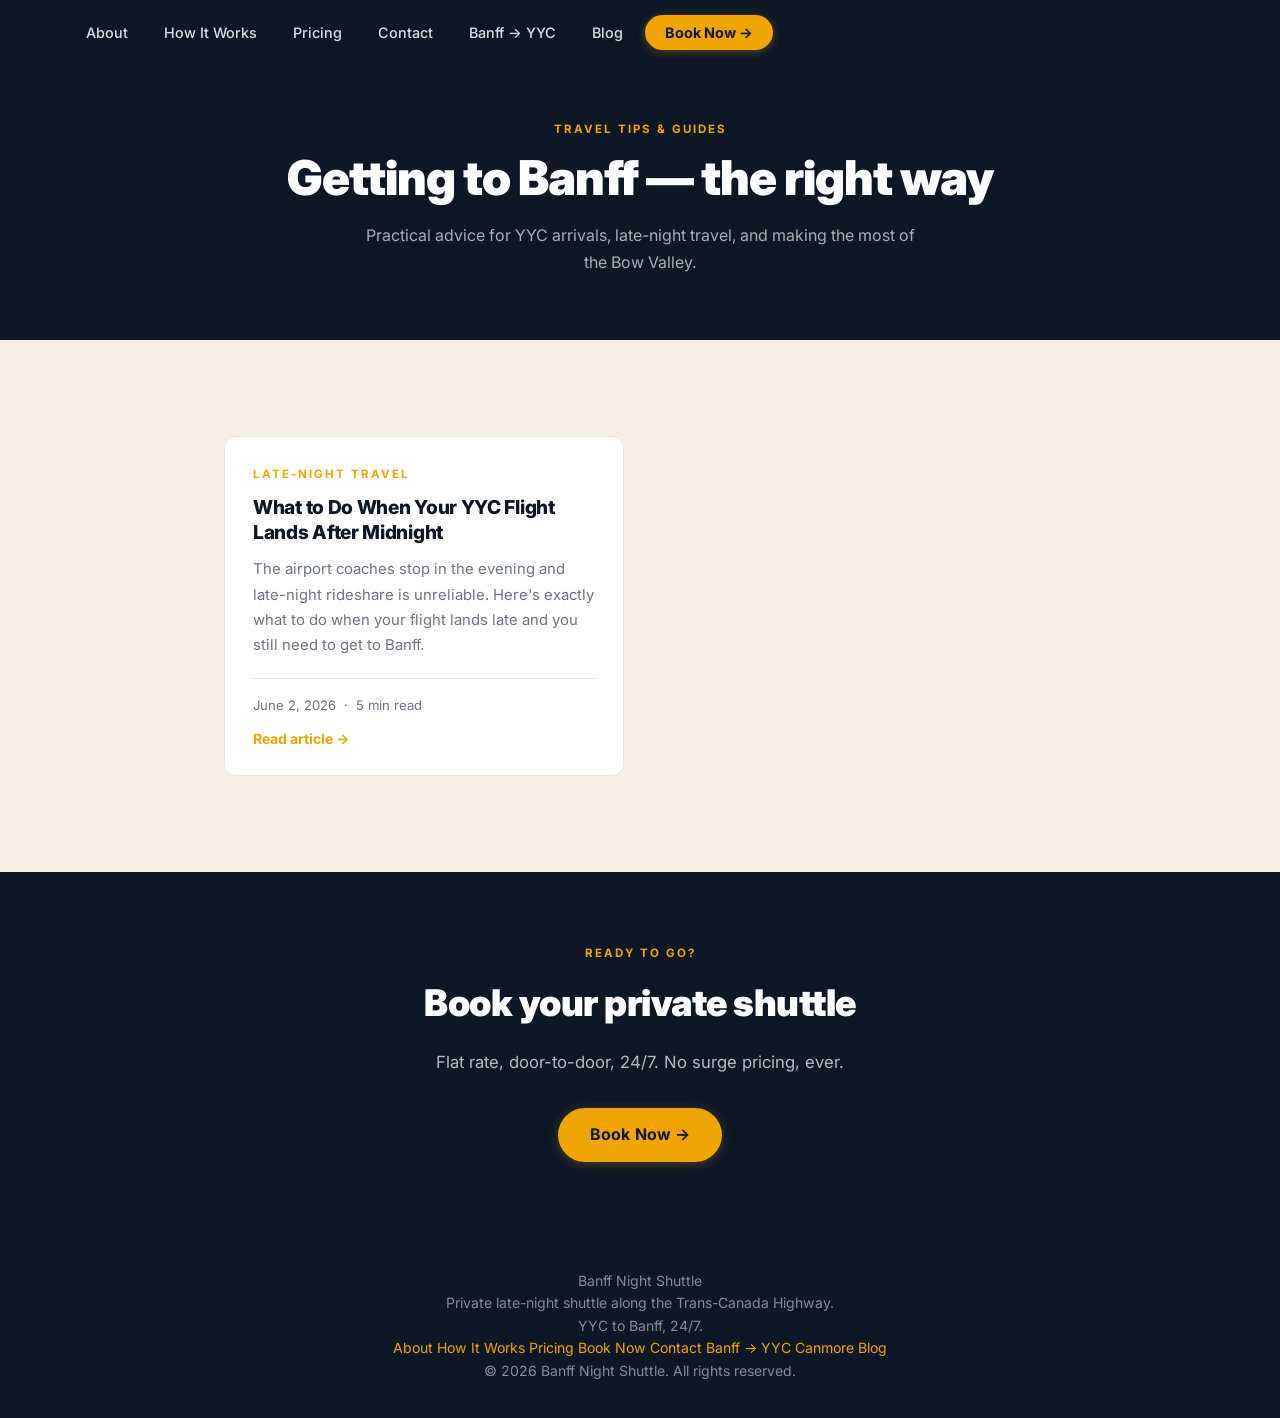
==== blog/index.html @ 55e2ffcd "Initial Banff Night Shuttle site, adapted from Whistler Night Shuttle Co-Authored-By: Claude Opus 5." ====
<!DOCTYPE html>
<html lang="en">
<head>
  <meta charset="UTF-8" />
  <meta name="viewport" content="width=device-width, initial-scale=1.0" />
  <title>Blog — Banff Night Shuttle | YYC to Banff Travel Tips</title>
  <meta name="description" content="Travel tips, guides, and insider advice for getting to Banff from Calgary Airport. Late-night arrivals, shuttle vs. Uber, Trans-Canada Highway — covered." />

  <!-- Open Graph -->
  <meta property="og:title" content="Blog — Banff Night Shuttle" />
  <meta property="og:description" content="Travel tips and guides for getting to Banff from YYC, late-night arrivals, and Rocky Mountain travel." />
  <meta property="og:image" content="https://banffnightshuttle.com/img/og-image.png" />
  <meta property="og:url" content="https://banffnightshuttle.com/blog/" />
  <meta property="og:type" content="website" />
  <meta property="og:locale" content="en_CA" />

  <!-- Twitter Card -->
  <meta name="twitter:card" content="summary_large_image" />
  <meta name="twitter:title" content="Blog — Banff Night Shuttle" />
  <meta name="twitter:description" content="Travel tips and guides for getting to Banff from YYC, late-night arrivals, and Rocky Mountain travel." />
  <meta name="twitter:image" content="https://banffnightshuttle.com/img/og-image.png" />

  <!-- Canonical -->
  <link rel="canonical" href="https://banffnightshuttle.com/blog/" />

  <!-- Favicon -->
  <link rel="icon" type="image/png" href="../img/favicon-48.png" />
  <link rel="apple-touch-icon" href="../img/apple-touch-icon.png" />

  <!-- Google Fonts (non-blocking) -->
  <link rel="preconnect" href="https://fonts.googleapis.com" />
  <link rel="preconnect" href="https://fonts.gstatic.com" crossorigin />
  <link rel="preload" href="https://fonts.googleapis.com/css2?family=Inter:wght@400;500;600;700;800;900&display=swap" as="style" onload="this.onload=null;this.rel='stylesheet'" />
  <noscript><link rel="stylesheet" href="https://fonts.googleapis.com/css2?family=Inter:wght@400;500;600;700;800;900&display=swap" /></noscript>

  <link rel="stylesheet" href="../css/style.css" />

  <!-- Google Analytics -->
  <script async src="https://www.googletagmanager.com/gtag/js?id=G-XXXXXXXXXX"></script>
  <script>
    window.dataLayer = window.dataLayer || [];
    function gtag(){dataLayer.push(arguments);}
    gtag('js', new Date());
    gtag('config', 'G-XXXXXXXXXX');
  </script>

  <script type="application/ld+json">
  {
    "@context": "https://schema.org",
    "@type": "Blog",
    "name": "Banff Night Shuttle Blog",
    "description": "Travel tips and guides for getting to Banff from YYC.",
    "url": "https://banffnightshuttle.com/blog/",
    "datePublished": "2026-06-02",
    "author": {
      "@type": "Person",
      "name": "Teagen"
    },
    "publisher": {
      "@type": "Organization",
      "name": "Banff Night Shuttle",
      "url": "https://banffnightshuttle.com"
    }
  }
  </script>
</head>
<body>

  <!-- NAV -->
  <header id="site-header">
    <nav class="nav">
      <button class="nav-toggle" aria-label="Toggle menu">&#9776;</button>
      <ul class="nav-links">
        <li><a href="../index.html#about">About</a></li>
        <li><a href="../index.html#how-it-works">How It Works</a></li>
        <li><a href="../index.html#pricing">Pricing</a></li>
        <li><a href="../index.html#contact">Contact</a></li>
        <li><a href="../banff-to-yyc.html">Banff &rarr; YYC</a></li>
        <li><a href="../blog/">Blog</a></li>
        <li><a href="../index.html#book" class="nav-cta">Book Now &rarr;</a></li>
      </ul>
    </nav>
  </header>

  <main>

    <!-- PAGE HERO -->
    <section class="page-hero">
      <div class="container">
        <span class="section-label">Travel Tips &amp; Guides</span>
        <h1>Getting to Banff — the right way</h1>
        <p>Practical advice for YYC arrivals, late-night travel, and making the most of the Bow Valley.</p>
      </div>
    </section>

    <!-- BLOG POSTS -->
    <section style="background: var(--light);">
      <div class="container">
        <div class="blog-grid">

          <a href="late-night-yyc-banff.html" class="blog-card">
            <div class="blog-card-body">
              <div class="blog-card-tag">Late-Night Travel</div>
              <h2>What to Do When Your YYC Flight Lands After Midnight</h2>
              <p>The airport coaches stop in the evening and late-night rideshare is unreliable. Here's exactly what to do when your flight lands late and you still need to get to Banff.</p>
              <div class="blog-card-meta">
                <span>June 2, 2026</span>
                <span>&middot;</span>
                <span>5 min read</span>
              </div>
              <span class="blog-card-read-more">Read article &rarr;</span>
            </div>
          </a>

        </div>
      </div>
    </section>

    <!-- CTA STRIP -->
    <section style="background: var(--navy); padding: 72px 0; text-align: center;">
      <div class="container">
        <span class="section-label">Ready to go?</span>
        <h2 style="color: var(--white); margin-bottom: 16px;">Book your private shuttle</h2>
        <p style="color: rgba(255,255,255,0.7); max-width: 480px; margin: 0 auto 32px; font-size: 1.05rem;">Flat rate, door-to-door, 24/7. No surge pricing, ever.</p>
        <a href="../index.html#book" class="btn-primary">Book Now &rarr;</a>
      </div>
    </section>

  </main>

  <!-- FOOTER -->
  <footer class="footer">
    <div class="container footer-inner">
      <div class="footer-brand">
        <span class="footer-logo">Banff Night Shuttle</span>
        <p>Private late-night shuttle along the Trans-Canada Highway.<br>YYC to Banff, 24/7.</p>
      </div>
      <div class="footer-links">
        <a href="../index.html#about">About</a>
        <a href="../index.html#how-it-works">How It Works</a>
        <a href="../index.html#pricing">Pricing</a>
        <a href="../index.html#book">Book Now</a>
        <a href="../index.html#contact">Contact</a>
        <a href="../banff-to-yyc.html">Banff &rarr; YYC</a>
        <a href="../canmore-shuttle.html">Canmore</a>
        <a href="../blog/">Blog</a>
      </div>
    </div>
    <div class="footer-bottom">
      <div class="container">
        <p>&copy; 2026 Banff Night Shuttle. All rights reserved.</p>
      </div>
    </div>
  </footer>

  <script src="../js/main.js" defer></script>
</body>
</html>
---- css/style.css ----
/* ===== RESET & BASE ===== */
*, *::before, *::after { box-sizing: border-box; margin: 0; padding: 0; }

:root {
  --navy: #0e1726;
  --navy-mid: #1a2f4a;
  --gold: #f0a500;
  --gold-hover: #d4920a;
  --gold-light: rgba(240,165,0,0.10);
  --white: #ffffff;
  --light: #f5efe3;
  --gray: #6b7280;
  --text: #111827;
  --border: #e5e7eb;
  --radius: 12px;
  --shadow: 0 4px 24px rgba(0,0,0,0.08);
  --shadow-md: 0 8px 40px rgba(0,0,0,0.12);
}

html { scroll-behavior: smooth; }

body {
  font-family: 'Inter', -apple-system, BlinkMacSystemFont, sans-serif;
  color: var(--text);
  line-height: 1.6;
  font-size: 16px;
}

a { color: inherit; text-decoration: none; }
img { max-width: 100%; display: block; }

.container {
  max-width: 1200px;
  margin: 0 auto;
  padding: 0 32px;
}

h2 {
  font-size: clamp(1.7rem, 3vw, 2.3rem);
  font-weight: 900;
  margin-bottom: 8px;
  color: var(--navy);
  letter-spacing: -0.5px;
}

.section-label {
  font-size: 0.72rem;
  font-weight: 700;
  text-transform: uppercase;
  letter-spacing: 2px;
  color: var(--gold);
  margin-bottom: 12px;
  display: block;
}

.heading-accent {
  display: block;
  width: 48px;
  height: 3px;
  background: var(--gold);
  border-radius: 2px;
  margin: 14px 0 20px;
}

h3 { font-size: 1.05rem; font-weight: 700; margin-bottom: 8px; }

.section-sub {
  color: var(--gray);
  font-size: 1.05rem;
  max-width: 580px;
  margin-bottom: 52px;
  line-height: 1.7;
}

section { padding: 96px 0; }

/* ===== BUTTONS ===== */
.btn-primary {
  display: inline-block;
  background: var(--gold);
  color: var(--navy);
  font-weight: 700;
  padding: 14px 32px;
  border-radius: 50px;
  border: none;
  cursor: pointer;
  font-size: 1rem;
  font-family: inherit;
  letter-spacing: 0.1px;
  transition: background 0.2s, transform 0.15s, box-shadow 0.2s;
  box-shadow: 0 2px 12px rgba(240,165,0,0.25);
}
.btn-primary:hover {
  background: var(--gold-hover);
  transform: translateY(-2px);
  box-shadow: 0 6px 20px rgba(240,165,0,0.35);
}

.btn-secondary {
  display: inline-block;
  background: transparent;
  color: var(--navy);
  font-weight: 700;
  padding: 14px 32px;
  border-radius: 50px;
  border: 2px solid var(--border);
  cursor: pointer;
  font-size: 1rem;
  font-family: inherit;
  transition: all 0.2s;
}
.btn-secondary:hover {
  border-color: var(--navy);
  background: var(--navy);
  color: var(--white);
}

/* ===== NAV ===== */
#site-header {
  position: fixed;
  top: 0; left: 0; right: 0;
  z-index: 1000;
  transition: background 0.3s, box-shadow 0.3s;
}

#site-header.scrolled {
  background: rgba(255,255,255,0.97);
  backdrop-filter: blur(12px);
  box-shadow: 0 1px 0 var(--border), 0 4px 16px rgba(0,0,0,0.06);
}

.nav {
  display: flex;
  align-items: center;
  justify-content: space-between;
  max-width: 1200px;
  margin: 0 auto;
  padding: 20px 32px;
}

.nav-logo {
  display: flex;
  align-items: center;
}
.nav-logo img {
  height: 48px;
  width: auto;
  display: block;
}

.nav-links {
  display: flex;
  list-style: none;
  gap: 8px;
  align-items: center;
}

.nav-links a {
  color: rgba(255,255,255,0.85);
  font-size: 0.9rem;
  font-weight: 500;
  padding: 8px 14px;
  border-radius: 8px;
  transition: color 0.2s, background 0.2s;
}
.nav-links a:hover { color: var(--white); background: rgba(255,255,255,0.1); }

#site-header.scrolled .nav-links a { color: var(--gray); }
#site-header.scrolled .nav-links a:hover { color: var(--navy); background: var(--light); }

.nav-cta {
  background: var(--gold) !important;
  color: var(--navy) !important;
  font-weight: 700 !important;
  border-radius: 50px !important;
  padding: 9px 20px !important;
  box-shadow: 0 2px 10px rgba(240,165,0,0.3);
  transition: background 0.2s, transform 0.15s !important;
}
.nav-cta:hover {
  background: var(--gold-hover) !important;
  transform: translateY(-1px) !important;
}

.nav-toggle {
  display: none;
  background: none;
  border: none;
  color: var(--white);
  font-size: 1.5rem;
  cursor: pointer;
  transition: color 0.3s;
}
#site-header.scrolled .nav-toggle { color: var(--navy); }

/* ===== HERO ===== */
.hero {
  position: relative;
  min-height: 85vh;
  display: flex;
  align-items: center;
  justify-content: center;
  text-align: center;
  /* TODO: swap in a Banff night photo (hero.webp / hero.jpg) when available */
  background:
    url("data:image/svg+xml,%3Csvg xmlns='http://www.w3.org/2000/svg' viewBox='0 0 1440 320' preserveAspectRatio='none'%3E%3Cpath fill='%231a2f4a' d='M0 320V210l120-70 90 50 150-120 110 90 80-40 170 130 140-150 120 100 100-60 160 110 100-70 100 60v90z'/%3E%3Cpath fill='%230e1726' d='M0 320v-60l160-60 120 50 140-90 130 80 110-30 150 70 160-100 140 90 120-40 110 60 100-20v50z'/%3E%3C/svg%3E") bottom center / 100% 45% no-repeat,
    radial-gradient(circle at 78% 22%, rgba(249,199,79,0.35) 0, rgba(249,199,79,0) 9%),
    radial-gradient(ellipse at 50% 120%, #2b4466 0%, #0e1726 70%);
  padding: 0 32px;
}

.hero-overlay {
  position: absolute;
  inset: 0;
  background: linear-gradient(
    to bottom,
    rgba(10,22,40,0.75) 0%,
    rgba(10,22,40,0.35) 50%,
    rgba(10,22,40,0.75) 100%
  );
}

.hero-content {
  position: relative;
  z-index: 1;
  max-width: 760px;
}

.hero-badge {
  display: inline-block;
  background: var(--gold);
  color: var(--navy);
  font-size: 0.78rem;
  font-weight: 800;
  letter-spacing: 2px;
  text-transform: uppercase;
  padding: 6px 18px;
  border-radius: 50px;
  margin-bottom: 24px;
}

.hero-content h1 {
  font-size: clamp(2.4rem, 5.5vw, 4rem);
  font-weight: 900;
  color: var(--white);
  line-height: 1.1;
  letter-spacing: -1px;
  margin-bottom: 16px;
}

.hero-content h1 .hero-subline {
  display: block;
  font-size: 0.6em;
  font-weight: 800;
  margin-top: 6px;
}

.hero-content > p {
  font-size: clamp(1rem, 2vw, 1.2rem);
  color: rgba(255,255,255,0.85);
  margin-bottom: 24px;
  line-height: 1.7;
}

.hero-highlight {
  color: var(--gold);
  font-weight: 800;
}

.hero-actions {
  display: flex;
  gap: 16px;
  justify-content: center;
  flex-wrap: wrap;
}

.btn-ghost {
  display: inline-block;
  background: transparent;
  color: var(--white);
  font-weight: 600;
  padding: 14px 32px;
  border-radius: 50px;
  border: 2px solid rgba(255,255,255,0.45);
  font-size: 1rem;
  font-family: inherit;
  transition: all 0.2s;
}
.btn-ghost:hover {
  background: rgba(255,255,255,0.12);
  border-color: rgba(255,255,255,0.8);
}

.hero-scroll-hint {
  position: absolute;
  bottom: 32px;
  left: 50%;
  transform: translateX(-50%);
  z-index: 1;
}
.hero-scroll-hint span {
  display: block;
  width: 2px;
  height: 40px;
  background: linear-gradient(to bottom, rgba(255,255,255,0.6), transparent);
  margin: 0 auto;
  animation: scrollHint 1.8s ease-in-out infinite;
}
@keyframes scrollHint {
  0%, 100% { opacity: 0.3; transform: scaleY(0.6); transform-origin: top; }
  50% { opacity: 1; transform: scaleY(1); transform-origin: top; }
}

/* ===== CREDENTIAL BAR ===== */
.credential-bar {
  background: var(--navy);
  padding: 36px 32px;
}

.credential-bar-inner {
  max-width: 1200px;
  margin: 0 auto;
  display: flex;
  align-items: center;
  justify-content: center;
  gap: 0;
}

.credential-stat {
  flex: 1;
  text-align: center;
  padding: 0 24px;
}

.credential-stat strong {
  display: block;
  font-size: 2.6rem;
  font-weight: 900;
  color: var(--white);
  letter-spacing: -1px;
  line-height: 1;
  margin-bottom: 6px;
}

.credential-stat span {
  display: block;
  font-size: 0.8rem;
  color: rgba(255,255,255,0.5);
  text-transform: uppercase;
  letter-spacing: 1px;
  font-weight: 500;
}

.credential-highlight {
  color: var(--gold);
}

.credential-divider {
  width: 1px;
  height: 48px;
  background: rgba(255,255,255,0.12);
  flex-shrink: 0;
}

/* ===== HOW IT WORKS ===== */
.how-it-works {
  background: var(--white);
  padding: 96px 0;
}

.steps-grid {
  display: flex;
  align-items: flex-start;
  justify-content: center;
  gap: 0;
  max-width: 900px;
}

.step {
  flex: 1;
  text-align: center;
  padding: 0 32px;
}

.step-number {
  font-size: 3.5rem;
  font-weight: 800;
  color: var(--gold);
  line-height: 1;
  margin-bottom: 16px;
  letter-spacing: -2px;
}

.step h3 {
  color: var(--navy);
  font-size: 1.1rem;
  margin-bottom: 10px;
}

.step p {
  color: var(--gray);
  font-size: 0.93rem;
  line-height: 1.65;
}

.step-arrow {
  color: var(--gold);
  font-size: 1.5rem;
  margin-top: 20px;
  flex-shrink: 0;
  opacity: 0.5;
}

/* ===== ABOUT / FEATURES ===== */
.about { background: var(--light); }

.features-grid {
  display: grid;
  grid-template-columns: repeat(auto-fit, minmax(300px, 1fr));
  gap: 24px;
}

.feature {
  background: var(--white);
  border: 1.5px solid var(--border);
  border-radius: var(--radius);
  padding: 28px 26px;
  border-bottom: 3px solid transparent;
  transition: border-bottom-color 0.2s, box-shadow 0.2s, transform 0.2s;
}
.feature:hover {
  border-bottom-color: var(--gold);
  box-shadow: 0 12px 40px rgba(0,0,0,0.12);
  transform: translateY(-4px);
}

.feature-icon {
  font-size: 1.8rem;
  margin-bottom: 14px;
  display: flex;
  align-items: center;
  justify-content: center;
  width: 60px;
  height: 60px;
  background: var(--gold-light);
  border-radius: 50%;
}

.feature h3 { color: var(--navy); }
.feature p { color: var(--gray); font-size: 0.93rem; line-height: 1.65; }

/* ===== PRICING ===== */
.pricing { background: var(--light); }
.pricing h2 { color: var(--navy); }
.pricing .section-sub { color: var(--gray); }

.pricing-cards {
  display: flex;
  gap: 24px;
  flex-wrap: wrap;
  align-items: flex-start;
}

.pricing-card {
  flex: 1;
  min-width: 280px;
  background: var(--white);
  border: 1.5px solid var(--border);
  border-radius: var(--radius);
  padding: 36px 32px;
  position: relative;
}

.pricing-card.featured {
  border-color: var(--gold);
  border-top: 4px solid var(--gold);
  box-shadow: var(--shadow-md);
}

.pricing-badge {
  position: absolute;
  top: -14px;
  left: 50%;
  transform: translateX(-50%);
  background: var(--gold);
  color: var(--navy);
  font-size: 0.72rem;
  font-weight: 800;
  padding: 4px 16px;
  border-radius: 50px;
  white-space: nowrap;
  text-transform: uppercase;
  letter-spacing: 0.8px;
}

.pricing-card h3 {
  color: var(--navy);
  font-size: 1.1rem;
  margin-bottom: 16px;
}

.price {
  font-size: 3rem;
  font-weight: 800;
  color: var(--navy);
  letter-spacing: -1px;
  margin-bottom: 4px;
  line-height: 1;
}

.price span {
  font-size: 1.4rem;
  font-weight: 800;
  color: var(--gold);
  letter-spacing: 0;
}

.price-note { font-size: 0.83rem; color: var(--gray); margin-bottom: 24px; }

.pricing-features {
  list-style: none;
  margin-bottom: 28px;
}
.pricing-features li {
  padding: 8px 0;
  font-size: 0.93rem;
  color: var(--text);
  border-bottom: 1px solid var(--border);
}
.pricing-features li:last-child { border-bottom: none; }

/* ===== REVIEWS ===== */
.reviews { background: var(--light); }

.reviews-grid {
  display: grid;
  grid-template-columns: repeat(3, 1fr);
  gap: 24px;
}

.review-card {
  background: var(--white);
  border-radius: var(--radius);
  padding: 32px 28px;
  box-shadow: var(--shadow);
  display: flex;
  flex-direction: column;
  gap: 16px;
  transition: transform 0.2s, box-shadow 0.2s;
}
.review-card:hover {
  transform: translateY(-3px);
  box-shadow: var(--shadow-md);
}

.review-stars {
  color: var(--gold);
  font-size: 1.1rem;
  letter-spacing: 2px;
}

.review-card > p {
  color: var(--text);
  font-size: 0.95rem;
  line-height: 1.7;
  font-style: italic;
  flex: 1;
}

.reviewer {
  display: flex;
  flex-direction: column;
  gap: 2px;
  padding-top: 12px;
  border-top: 1px solid var(--border);
}
.reviewer strong { font-size: 0.9rem; color: var(--navy); }
.reviewer span { font-size: 0.8rem; color: var(--gray); }

/* ===== FAQ ===== */
.faq { padding: 80px 0; background: var(--white); }
.faq-list { margin-top: 40px; display: flex; flex-direction: column; gap: 16px; max-width: 780px; }
.faq-item { background: var(--light); border-radius: var(--radius); padding: 24px 28px; border: 1px solid var(--border); }
.faq-item h3 { font-size: 1rem; font-weight: 700; color: var(--navy); margin-bottom: 8px; }
.faq-item p { font-size: 0.95rem; color: var(--gray); line-height: 1.6; margin: 0; }

/* ===== BOOKING FORM ===== */
.booking {
  background: var(--white);
  scroll-margin-top: 80px;
}

.booking-layout {
  display: grid;
  grid-template-columns: 1fr 2fr;
  gap: 60px;
  align-items: start;
}

.booking-info h2 { margin-bottom: 12px; }
.booking-info > p { color: var(--gray); margin-bottom: 28px; }

.booking-trust {
  list-style: none;
  display: flex;
  flex-direction: column;
  gap: 18px;
  margin-bottom: 28px;
}
.booking-trust li {
  display: flex;
  align-items: flex-start;
  gap: 12px;
}
.trust-icon {
  width: 24px;
  height: 24px;
  background: var(--gold-light);
  color: var(--gold);
  border-radius: 50%;
  display: flex;
  align-items: center;
  justify-content: center;
  font-size: 0.75rem;
  font-weight: 700;
  flex-shrink: 0;
  margin-top: 2px;
}
.booking-trust li strong { display: block; font-weight: 600; margin-bottom: 2px; }
.booking-trust li p { margin: 0; font-size: 0.88rem; color: var(--gray); }

.booking-contact-hint {
  font-size: 0.9rem;
  color: var(--gray);
  margin-top: 1rem;
  padding: 0.75rem 1rem;
  background: rgba(255,255,255,0.05);
  border: 1px solid rgba(255,255,255,0.1);
  border-radius: 8px;
}
.booking-contact-hint a { color: var(--gold); font-weight: 600; }

.section-label.light { color: var(--gold); }

.booking-form-wrap { width: 100%; }

.booking-form {
  background: var(--white);
  border: 1.5px solid var(--border);
  border-radius: var(--radius);
  padding: 44px;
  box-shadow: var(--shadow);
  width: 100%;
}

.form-row {
  display: grid;
  grid-template-columns: 1fr 1fr;
  gap: 20px;
  margin-bottom: 20px;
}

.form-group { display: flex; flex-direction: column; }
.form-group.full-width { margin-bottom: 20px; }

label {
  font-size: 0.82rem;
  font-weight: 600;
  margin-bottom: 7px;
  color: var(--text);
  letter-spacing: 0.2px;
  text-transform: uppercase;
}

input, select, textarea {
  padding: 12px 16px;
  border: 1.5px solid var(--border);
  border-radius: 8px;
  font-size: 0.95rem;
  font-family: inherit;
  color: var(--text);
  background: var(--white);
  transition: border-color 0.2s, box-shadow 0.2s;
  width: 100%;
}
input:focus, select:focus, textarea:focus {
  outline: none;
  border-color: var(--gold);
  box-shadow: 0 0 0 3px rgba(240,165,0,0.12);
}

textarea { resize: vertical; }

.btn-submit {
  width: 100%;
  padding: 16px;
  font-size: 1rem;
  margin-top: 8px;
}

.form-success {
  margin-top: 16px;
  padding: 14px 20px;
  background: #ecfdf5;
  color: #065f46;
  border-radius: 8px;
  font-weight: 600;
  font-size: 0.95rem;
}

.form-error {
  margin-top: 16px;
  padding: 14px 20px;
  background: #fef2f2;
  color: #991b1b;
  border-radius: 8px;
  font-size: 0.95rem;
}

/* ===== CONTACT ===== */
.contact { background: var(--light); text-align: center; }

.contact-items {
  display: flex;
  justify-content: center;
  gap: 24px;
  flex-wrap: wrap;
}

.contact-item {
  display: flex;
  align-items: center;
  gap: 18px;
  padding: 28px 36px;
  background: var(--white);
  border: 1.5px solid var(--border);
  border-radius: var(--radius);
  transition: all 0.2s;
  text-align: left;
  min-width: 260px;
}
.contact-item:hover {
  border-color: var(--gold);
  box-shadow: var(--shadow);
  transform: translateY(-2px);
}

.contact-item strong {
  display: block;
  font-size: 0.72rem;
  text-transform: uppercase;
  letter-spacing: 1px;
  color: var(--gray);
  margin-bottom: 4px;
}
.contact-item p { font-size: 1rem; font-weight: 700; color: var(--navy); }
.contact-icon { font-size: 1.8rem; }

/* ===== FOOTER ===== */
.footer {
  background: var(--navy);
  color: rgba(255,255,255,0.5);
  text-align: center;
  padding: 36px 32px;
  font-size: 0.88rem;
}
.footer-sub { margin-top: 6px; font-size: 0.8rem; }
.footer a { color: var(--gold); }

/* ===== PAGE HERO (non-homepage) ===== */
.page-hero {
  background: var(--navy);
  padding: 120px 0 64px;
  text-align: center;
}
.page-hero .section-label { display: block; margin-bottom: 12px; }
.page-hero h1 {
  font-size: clamp(1.8rem, 4vw, 3rem);
  font-weight: 900;
  color: var(--white);
  letter-spacing: -1px;
  margin-bottom: 16px;
  line-height: 1.15;
}
.page-hero > .container > p {
  color: rgba(255,255,255,0.65);
  font-size: 1rem;
  max-width: 560px;
  margin: 0 auto;
  line-height: 1.7;
}

/* ===== BLOG INDEX ===== */
.blog-grid {
  display: grid;
  grid-template-columns: repeat(auto-fill, minmax(320px, 400px));
  gap: 32px;
  justify-content: center;
}

.blog-card {
  background: var(--white);
  border: 1.5px solid var(--border);
  border-radius: var(--radius);
  overflow: hidden;
  transition: transform 0.2s, box-shadow 0.2s, border-color 0.2s;
  display: flex;
  flex-direction: column;
}
.blog-card:hover {
  transform: translateY(-4px);
  box-shadow: var(--shadow-md);
  border-color: var(--gold);
}

.blog-card-body {
  padding: 28px 28px 24px;
  flex: 1;
  display: flex;
  flex-direction: column;
}

.blog-card-tag {
  font-size: 0.72rem;
  font-weight: 700;
  text-transform: uppercase;
  letter-spacing: 2px;
  color: var(--gold);
  margin-bottom: 12px;
}

.blog-card h2 {
  font-size: 1.2rem;
  font-weight: 800;
  color: var(--navy);
  margin-bottom: 12px;
  line-height: 1.3;
  letter-spacing: -0.3px;
}

.blog-card p {
  color: var(--gray);
  font-size: 0.93rem;
  line-height: 1.7;
  flex: 1;
  margin-bottom: 20px;
}

.blog-card-meta {
  font-size: 0.82rem;
  color: var(--gray);
  display: flex;
  align-items: center;
  gap: 8px;
  padding-top: 16px;
  border-top: 1px solid var(--border);
  margin-bottom: 12px;
}

.blog-card-read-more {
  display: inline-flex;
  align-items: center;
  gap: 6px;
  font-size: 0.88rem;
  font-weight: 700;
  color: var(--gold);
  transition: gap 0.2s;
}
.blog-card:hover .blog-card-read-more { gap: 10px; }

/* ===== ARTICLE ===== */
.article-wrap {
  max-width: 760px;
  margin: 0 auto;
  padding: 48px 32px 80px;
}

.article-back {
  display: inline-flex;
  align-items: center;
  gap: 6px;
  font-size: 0.88rem;
  font-weight: 600;
  color: var(--gray);
  margin-bottom: 32px;
  transition: color 0.2s;
}
.article-back:hover { color: var(--navy); }

.article-divider {
  width: 48px;
  height: 3px;
  background: var(--gold);
  border-radius: 2px;
  margin-bottom: 36px;
}

.article-body p {
  font-size: 1.05rem;
  line-height: 1.85;
  color: var(--text);
  margin-bottom: 24px;
}

.article-body h2 {
  font-size: 1.45rem;
  font-weight: 800;
  color: var(--navy);
  margin: 36px 0 14px;
  letter-spacing: -0.4px;
  line-height: 1.25;
}

.article-body h3 {
  font-size: 1.1rem;
  font-weight: 700;
  color: var(--navy);
  margin: 28px 0 10px;
}

.article-body ul, .article-body ol {
  padding-left: 24px;
  margin-bottom: 28px;
}

.article-body li {
  font-size: 1.05rem;
  line-height: 1.8;
  color: var(--text);
  margin-bottom: 10px;
}

.article-body strong { color: var(--navy); }

.article-body a { color: var(--gold); font-weight: 600; }
.article-body a:hover { text-decoration: underline; }

.article-cta {
  background: var(--navy);
  border-radius: var(--radius);
  padding: 44px 36px;
  margin-top: 56px;
  text-align: center;
}

.article-cta h3 {
  font-size: 1.5rem;
  font-weight: 800;
  color: var(--white);
  margin-bottom: 12px;
  letter-spacing: -0.4px;
}

.article-cta p {
  color: rgba(255,255,255,0.7);
  margin-bottom: 28px;
  font-size: 1rem;
  line-height: 1.7;
}

/* ===== MOBILE ===== */
@media (max-width: 768px) {
  section { padding: 72px 0; }
  .container { padding: 0 20px; }

  .nav { padding: 16px 20px; }
  .nav-toggle { display: block; }

  .nav-links {
    display: none;
    flex-direction: column;
    gap: 4px;
    position: absolute;
    top: 100%;
    left: 0; right: 0;
    background: var(--white);
    padding: 12px 16px 16px;
    box-shadow: 0 8px 24px rgba(0,0,0,0.1);
    border-top: 1px solid var(--border);
  }
  .nav-links.open { display: flex; }
  .nav-links a { color: var(--navy) !important; }
  .nav-links a:hover { background: var(--light) !important; }
  .nav-cta { text-align: center; }

  .credential-bar { padding: 28px 20px; }
  .credential-bar-inner { gap: 0; }
  .credential-stat { padding: 0 12px; }
  .credential-stat strong { font-size: 1.6rem; }
  .credential-stat span { font-size: 0.7rem; }
  .credential-divider { height: 36px; }

  .steps-grid { flex-direction: column; align-items: center; gap: 32px; }
  .step-arrow { transform: rotate(90deg); margin: -16px 0; }
  .step { padding: 0 16px; }

  .reviews-grid { grid-template-columns: 1fr; }

  .form-row { grid-template-columns: 1fr; }
  .booking-form { padding: 28px 20px; }
  .booking-layout { grid-template-columns: 1fr; gap: 32px; }
  .booking-form-wrap { order: -1; }

  .pricing-cards { flex-direction: column; }

  .contact-items { flex-direction: column; align-items: center; }
  .contact-item { width: 100%; max-width: 360px; }

  .page-hero { padding: 100px 20px 48px; }
  .article-wrap { padding: 48px 20px 72px; }
  .blog-grid { grid-template-columns: 1fr; }
  .article-cta { padding: 32px 24px; }
}
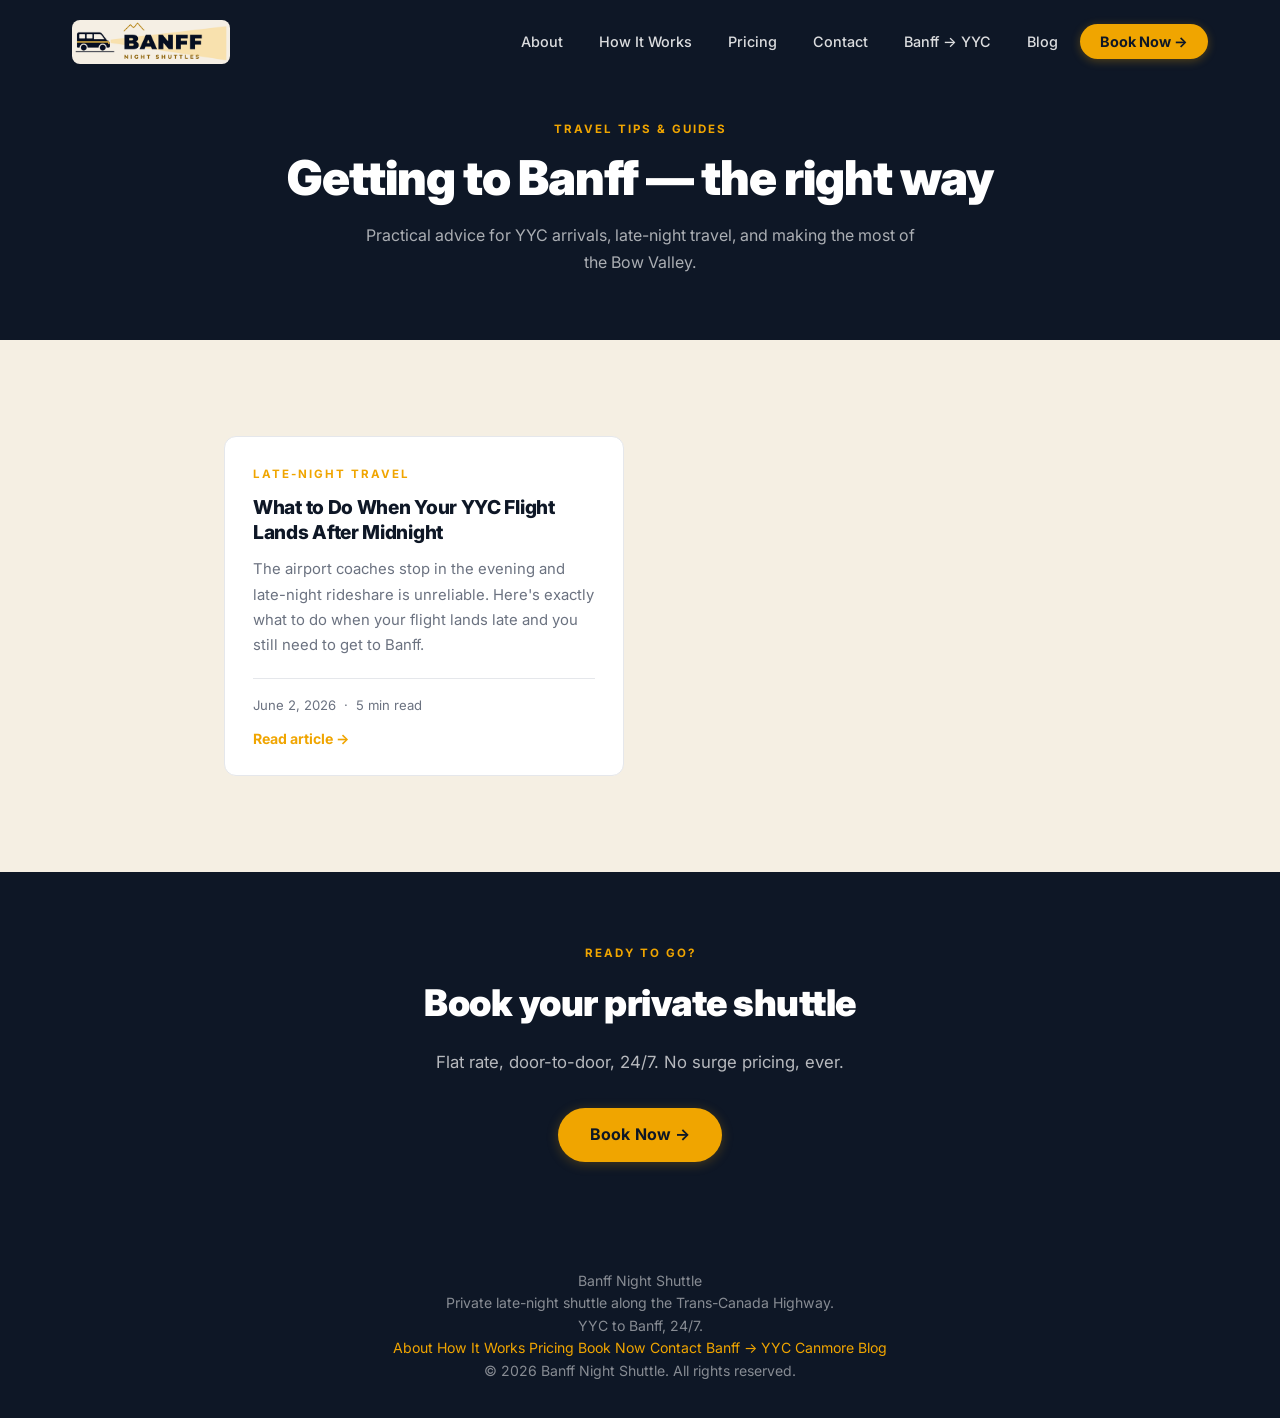
==== commit 8e2381f9: "Add logo to site header on all pages Co-Authored-By: Claude Opus 5.5 <noreply@anthropic.com>" ====
--- a/blog/index.html
+++ b/blog/index.html
@@ -69,6 +69,7 @@
   <!-- NAV -->
   <header id="site-header">
     <nav class="nav">
+      <a href="/" class="nav-logo"><img src="/img/logo-nav.png" alt="Banff Night Shuttle" width="158" height="44" /></a>
       <button class="nav-toggle" aria-label="Toggle menu">&#9776;</button>
       <ul class="nav-links">
         <li><a href="../index.html#about">About</a></li>
--- a/css/style.css
+++ b/css/style.css
@@ -143,9 +143,10 @@
   align-items: center;
 }
 .nav-logo img {
-  height: 48px;
+  height: 44px;
   width: auto;
   display: block;
+  border-radius: 8px;
 }
 
 .nav-links {
